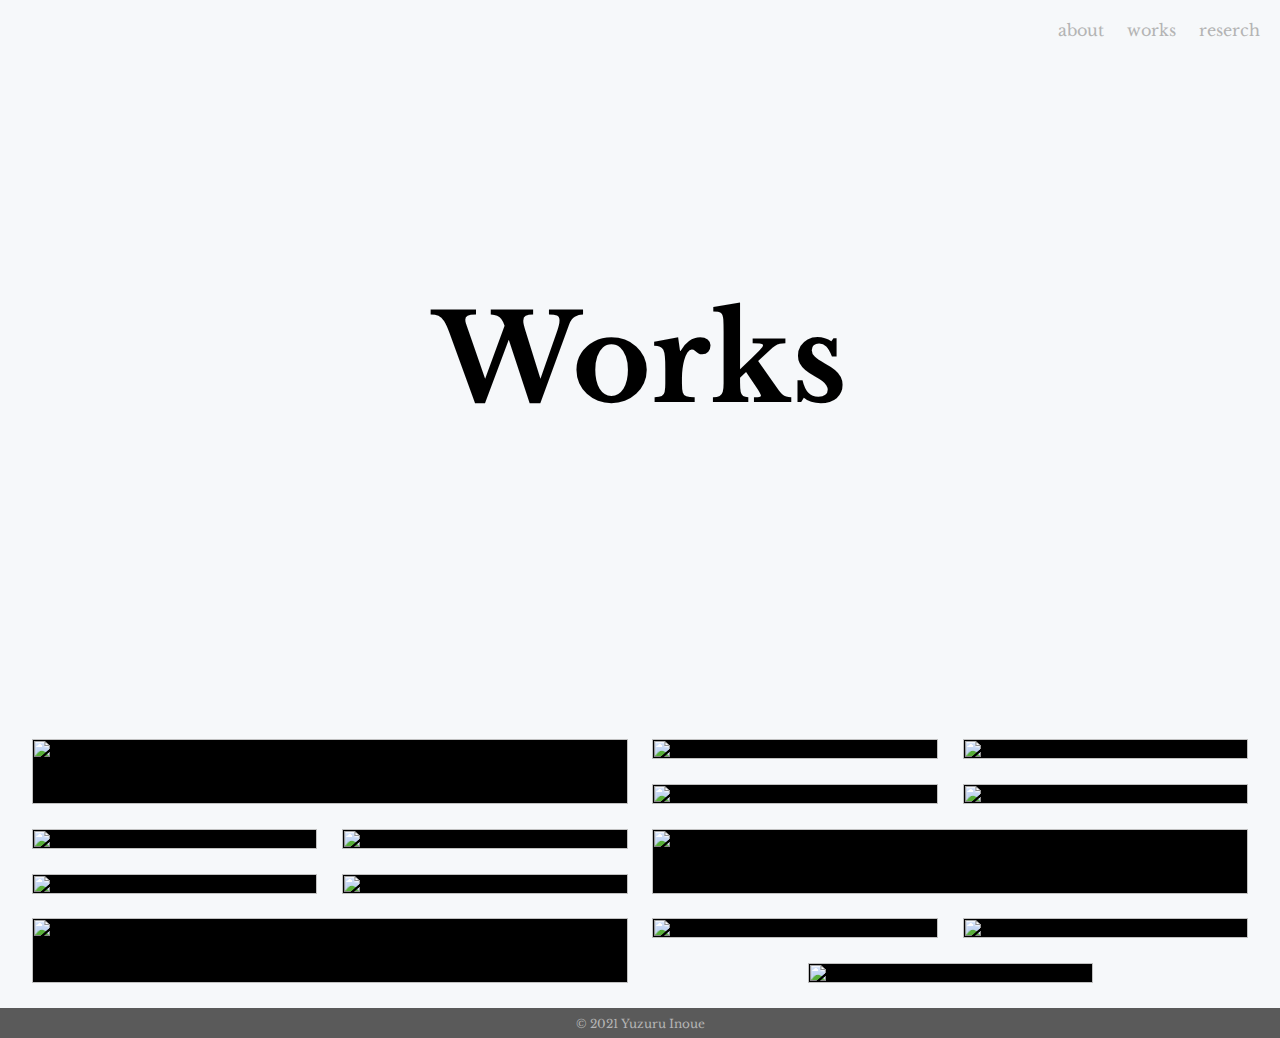
==== index.html @ 15d09a71 "first commit" ====
<!DOCTYPE html>
<html>

<head>
  <title>Works/InoueYuzuru</title>
  <meta name="viewport" content="width=device-width, initial-scale=1.0">
  <link rel="preconnect" href="https://fonts.gstatic.com">
  <link href="https://fonts.googleapis.com/css2?family=Libre+Baskerville&family=Noto+Serif+JP&display=swap" rel="stylesheet">
  <link rel="stylesheet" href="./work.css">
  <!-- <script type="text/javascript" src="./libs/three.js"></script> -->
  <!-- <script type="text/javascript" src="./libs/three.js"></script> -->
  <!-- barba -->
  <!-- <script src="https://unpkg.com/@barba/core"></script> -->
  <!-- <script src="https://cdn.jsdelivr.net/npm/@barba/core"></script> -->
  <script src="https://cdn.jsdelivr.net/npm/@barba/core@2.9.6/dist/barba.umd.min.js" crossOrigin></script>
  <script type="text/javascript" src="https://code.jquery.com/jquery-3.4.1.min.js"></script>
  <!-- IEでbarbaを読むためのpolyfill -->
  <!-- <script src="https://polyfill.io/v3/polyfill.min.js?features=default%2CArray.prototype.find%2CIntersectionObserver" crossorigin="anonymous" defer></script> -->
</head>

<header>
  <div class="header-right">
    <a href="./about.html">about</a>
    <a href="./index.html">works</a>
    <a href="./research.html">reserch</a>
  </div>

</header>

<body data-barba="wrapper">

  <div data-barba="container" data-barba-namespace="work">
    <div id="loading">

    </div>
    <div class="top-wrapper">



      <!-- <div class="container"> -->
        <h1>Works</h1>
        <div id="WebGL-output">
        </div>
      <!-- </div> -->
    </div>

  <div class="works-wrapper">
    <div class="left-container">

      <div class="card-box big-img">
        <a href="./works/W_madeInAkiba.html">
          <img src="./img/akibaP.jpg" />
          <div class="text-wrapper">
            <div class="hover-text big-hoverText">メイドインアキバ</div>
          </div>
        </a>
      </div>

      <div class="card-box" id="smallCard">
        <a href="./works/W_thisPortfolio.html">
          <img src="./img/portP.jpg" id="smallImg" />
          <div class="text-wrapper">
            <div class="hover-text">このサイト</div>
          </div>
        </a>
      </div>

      <div class="card-box">
        <a href="./works/W_moyatakibi.html">
          <img src="./img/forrestP.jpg" />
          <div class="text-wrapper">
            <div class="hover-text">モヤ焚き火</div>
          </div>
        </a>
      </div>

      <div class="card-box">
        <a href="./works/W_3dmodels.html">
          <img src="./img/drinkP.jpg" />
          <div class="text-wrapper">
            <div class="hover-text">3Dモデリング集</div>
          </div>
        </a>
      </div>


      <div class="card-box">
        <a href="./works/W_UnityGraphicsTraining.html">
          <img src="./img/GraphicsTraining.jpg" />
          <div class="text-wrapper">
            <div class="hover-text">グラフィックス勉強集</div>
          </div>
        </a>
      </div>


      <div class="card-box big-img">
        <a href="./works/W_pianoprojectionUnity.html">
          <img src="./img/pianoproUnityP.jpg" />
          <div class="text-wrapper">
            <div class="hover-text big-hoverText">ARピアノ</div>
          </div>
        </a>
      </div>
    </div>


    <div class="right-container">

      <div class="card-box">
        <a href="./works/W_tweetIllumination.html">
          <img src="./img/tweetChristmasP.jpg" />
          <div class="text-wrapper">
            <div class="hover-text">TweetIllumination</div>
          </div>
        </a>
      </div>

      <div class="card-box" id="smallCard">
        <a href="./works/W_processingARPiano.html">
          <img src="./img/pianoprocessingP.jpg" id="smallImg" />
          <div class="text-wrapper">
            <div class="hover-text">ARピアノ(プロトタイプ)</div>
          </div>
        </a>
      </div>


      <div class="card-box">
        <a href="./works/W_fractal.html">
          <img src="./img/fractalP.jpg" />
          <div class="text-wrapper">
            <div class="hover-text">フラクタル</div>
          </div>
        </a>
      </div>

      <div class="card-box">
        <a href="./works/W_homerun.html">
          <img src="./img/baseballP.jpg" />
          <div class="text-wrapper">
            <div class="hover-text">ホームラン競争</div>
          </div>
        </a>
      </div>

      <div class="card-box big-img">
        <a href="./works/W_overrule.html">
          <img src="./img/overruleP.jpg"/>
          <div class="text-wrapper">
            <div class="hover-text big-hoverText">OverRule</div>
          </div>
        </a>
      </div>

      <div class="card-box">
        <a href="./works/W_movies.html">
          <img src="./img/moviesP.jpg" />
          <div class="text-wrapper">
            <div class="hover-text">動画制作</div>
          </div>
        </a>
      </div>

      <div class="card-box">
        <a href="./works/W_swing.html">
          <img src="./img/swing.jpg" />
          <div class="text-wrapper">
            <div class="hover-text">OpenPoseを用いた野球スイングVR視聴</div>
          </div>
        </a>
      </div>

      <div class="card-box">
        <a href="./works/W_tinter.html">
          <img src="./img/tinterP.jpg" />
          <div class="text-wrapper">
            <div class="hover-text">tinter</div>
          </div>
        </a>
      </div>
    </div>
  </div>
</div>
</body>
<script type="text/javascript" src="./threePlane.js"></script>
<script type="text/javascript">
window.onload=function(){
  const $outerHeight = $('#smallCard').outerHeight(true);
  const $imgHeight = $('#smallImg').height();
  $('.big-img').height($outerHeight + $imgHeight);
  document.getElementById('loading').classList.add('loaded');
}

  $(function() {

    const $outerHeight = $('#smallCard').outerHeight(true);
    const $imgHeight = $('#smallImg').height();
    $('.big-img').height($outerHeight + $imgHeight);



    $(window).resize(function() {
      const $outerHeight = $('#smallCard').outerHeight(true);
      const $imgHeight = $('#smallImg').height();
      $('.big-img').height($outerHeight + $imgHeight);
    });
  });
</script>

<footer>
  <p>© 2021 Yuzuru Inoue</p>
</footer>

</html>
---- work.css ----
* {
  box-sizing: border-box;
  margin:0;
  padding:0;
}

body,div {
  margin: 0;
  font-family: 'Noto Serif JP', serif;
}

html{
  font-size:62.5%;
}

@media(max-width:1000px){
  html{

  }
}

@media(max-width:670px){
  html{

  }
}

a {
  text-decoration: none;
}

.container {
  /* max-width: 1170px; */
  width: 100%;
  /* padding: 0 15px; */
  margin: 0 auto;
}

header {
  height: 65px;
  width: 100%;
  /* background-color: rgba(250, 250, 250); */
  /* background-color: rgba(197, 205, 209); */
  background-color: rgba(246, 248, 250);
  padding:20px;
  position :fixed;
  top: 0;
  z-index: 10;
  font-size: 1.6rem;
}

.header-right{
  float:right;
  font-family: 'Libre Baskerville', serif;
}

.header-right a{
  color:rgb(180,180,180);
  margin-left:18px;
}

.header-right a:hover{
  color:rgb(200,0,0);
}



.top-wrapper {
  /* padding: 200px 0 200px 0; */
  height:80vh;
  /* background-image: url(https://prog-8.com/images/html/advanced/top.png); */
  /* background-size: cover; */
  /* background-color: rgb(197,205,209); */
  background-color: rgba(246, 248, 250);
  font-size:6.0rem;
  position: relative;
}

@media(max-width:1000px){
  .top-wrapper{
    height:60vh;
    font-size:4.0rem;
  }
}

@media(max-width:670px){
  .top-wrapper{
    height:40vh;
    font-size:3.0rem;
  }
}

.top-wrapper h1{
  position: absolute;
  font-family: 'Libre Baskerville', serif;
  /* color: black; */
  /* color:rgb(250,250,250); */
  background-color: rgba(246, 248, 250);
  text-align: center;
  top:50%;
  left:50%;
  transform:translateY(-50%) translateX(-50%);
}

.works-wrapper{
  /* background-color: rgb(200,200,200); */
  background-color: rgba(246, 248, 250);
  text-align:center;
  margin:0 auto;
  /* clear:both; */
  overflow: hidden;
  padding-top:1.5%;
}

@media(max-width:670px){
  .works-wrapper{
    padding-top:3%;
  }
}

.left-container{
  /* padding-left:8; */
  width:48.5%;
  /* background-color:rgb(200,0,0); */
  float:left;
  margin-left:1.5%;
  /* margin-right:1.5%; */
  font-size:0;
}


.right-container{
  width:48.5%;
  /* background-color:rgb(0,200,0); */
  margin:0;
  margin-right:1.5%;
  /* margin-left:1.5%; */
  /* padding:40px; */
  float:left;
  font-size:0;
}

@media(max-width:670px){
  .left-container{
    width:97%;
    margin:0 1.5%;
  }
  .right-container{
    width:97%;
    margin:0 1.5%;
  }
}


.card-box{
  /* position:relative; */
  background: #000;
  margin:0 2% 4% 2%;
  /* margin:0; */
  width:46%;
  font-size: 0;
  display: inline-block;
  position: relative;
  opacity:1;
}

.works-wrapper img{
  /* width:46%; */
  width:100%;
  height:100%;
  margin:0;
  transition: all 0.5s;
  /* margin:0 2% 4% 2%; */
  /* margin-bottom:3%; */
}

.big-img{
  width:96%;
  /* margin:0; */
  /* margin-left:3%; */
}

.card-box:hover img{
  opacity:0.5;
}
.card-box:hover .text-wrapper{
  opacity:1;
}

.text-wrapper{
  width:100%;
  opacity: 0;
  transition: all 0.5s;
}

.hover-text{
  font-size:2.0rem;
  color: white;
  position:absolute;
  top:50%;
  left:0;
  right:0;
  text-align: center;
  margin:0 auto;
  transform:translateY(-50%);
  /* transform:translateX(50%); */
}

.big-hoverText{
  font-size:2.8rem;
}

footer{
  width:100%;
  background-color:rgba(90,90,90);
  height:30px;
  text-align: center;
  color:rgb(180,180,180);
  font-size:1.2rem;
  /* bottom:0; */
  /* clear:both; */
}

footer p{
  font-family: 'Libre Baskerville', serif;
  transform:translateY(50%);
  /* height:0; */
  /* top:50%; */
}

#loading{
  width:100vw;
  height:100vh;
  transition: all 1s;
  background-color:rgb(246,248,250);
  position:fixed;
  top:0;
  left:0;
  z-index:10;
}

.loaded{
  opacity:0;
  visibility:hidden;
}
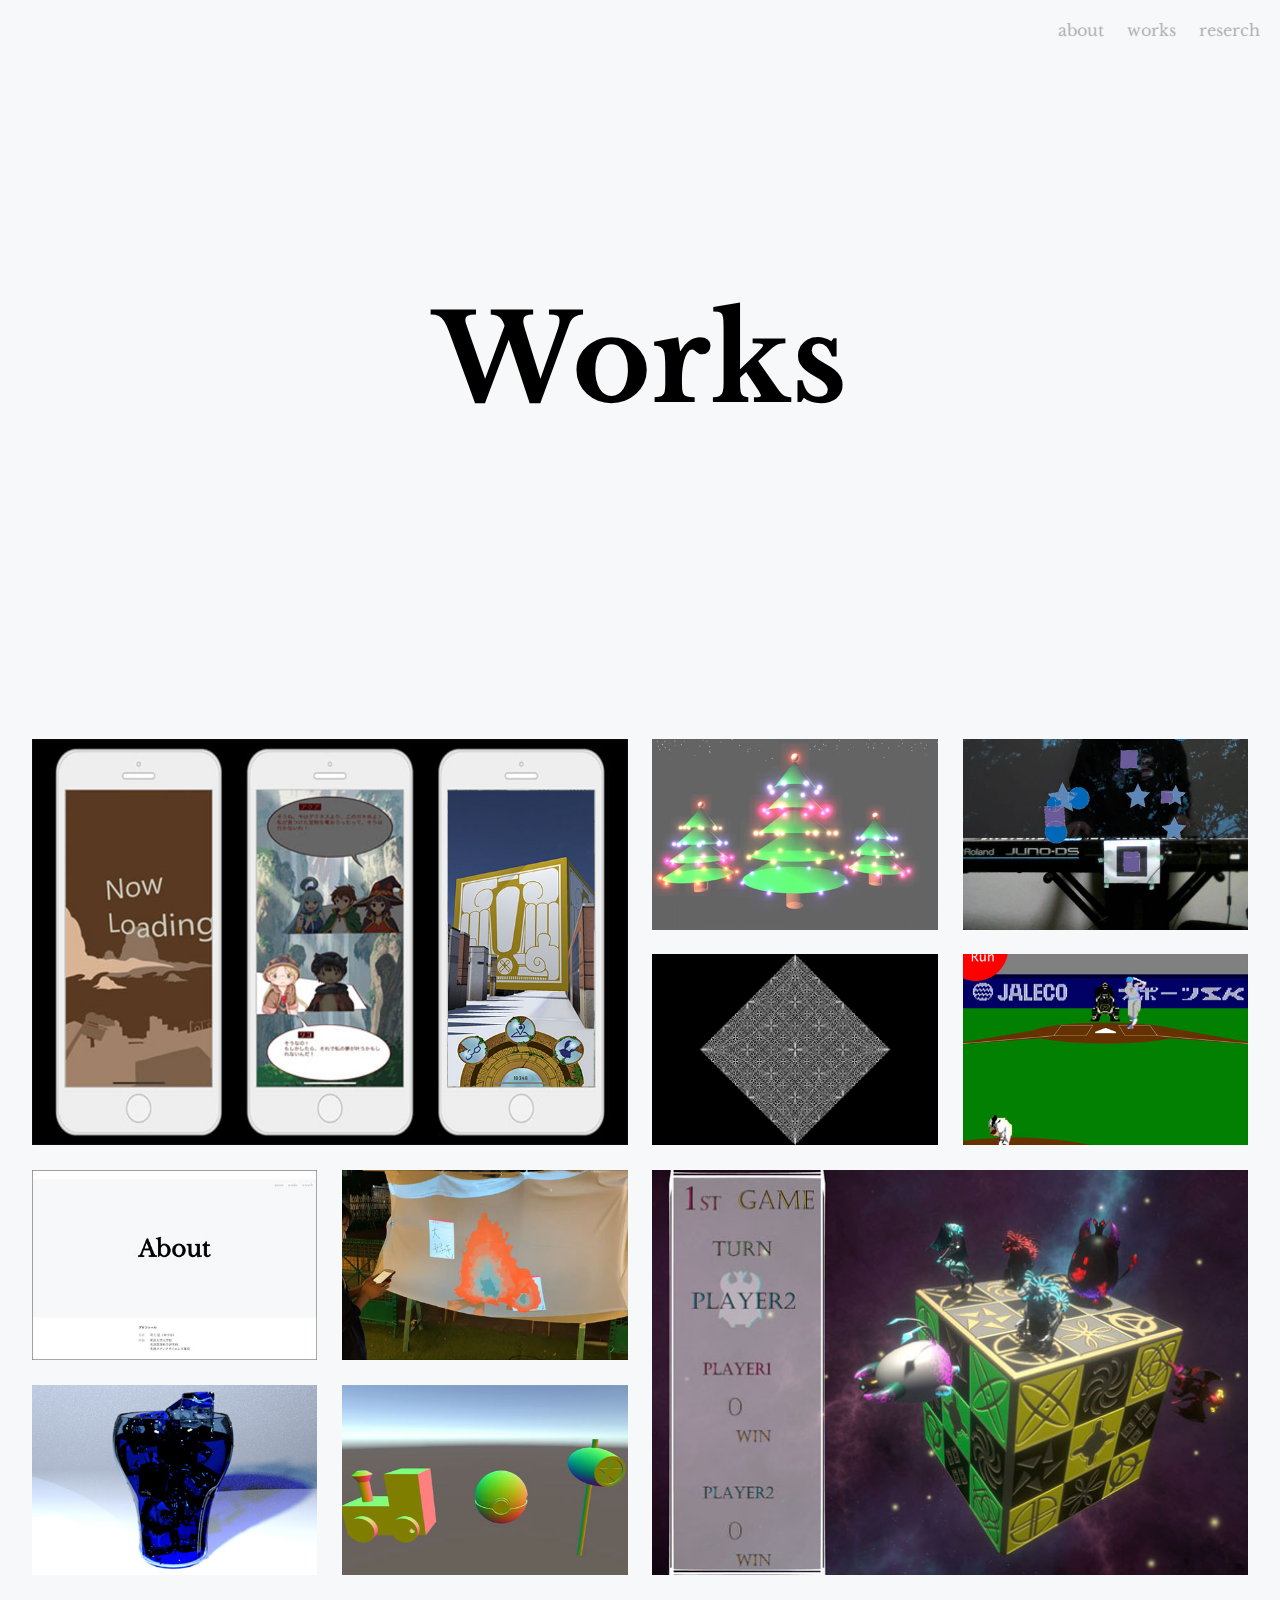
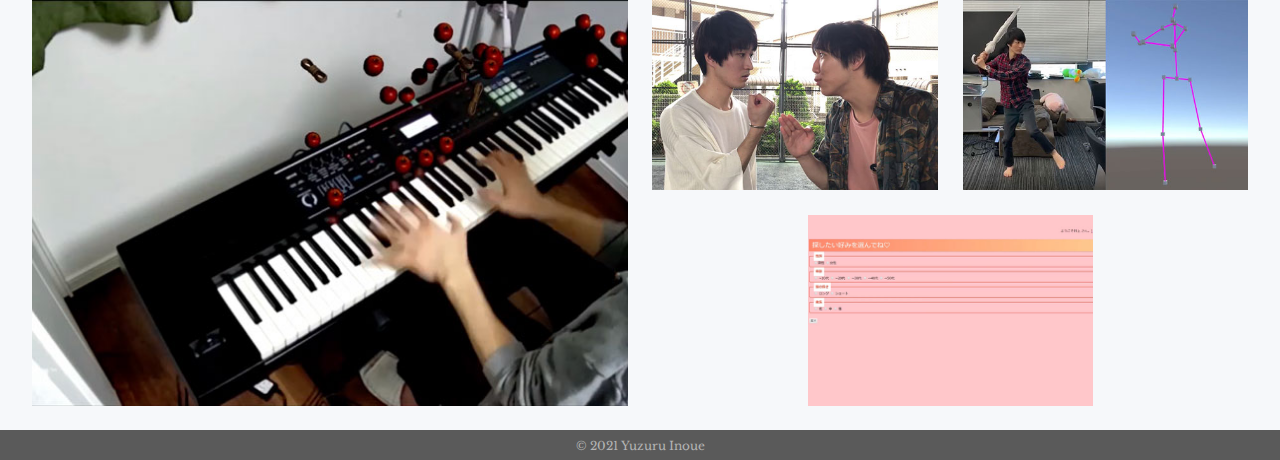
==== commit 3f9d9abf: "about, works, researchページのhtmlとcssを整理． 作品ページの文章をちょっといじる． 使ってないhtmlとcssを削除" ====
--- a/index.html
+++ b/index.html
@@ -4,18 +4,16 @@
 <head>
   <title>Works/InoueYuzuru</title>
   <meta name="viewport" content="width=device-width, initial-scale=1.0">
+
+  <!-- google fonts -->
   <link rel="preconnect" href="https://fonts.gstatic.com">
   <link href="https://fonts.googleapis.com/css2?family=Libre+Baskerville&family=Noto+Serif+JP&display=swap" rel="stylesheet">
+
+  <!-- CSS -->
   <link rel="stylesheet" href="./work.css">
-  <!-- <script type="text/javascript" src="./libs/three.js"></script> -->
-  <!-- <script type="text/javascript" src="./libs/three.js"></script> -->
-  <!-- barba -->
-  <!-- <script src="https://unpkg.com/@barba/core"></script> -->
-  <!-- <script src="https://cdn.jsdelivr.net/npm/@barba/core"></script> -->
-  <script src="https://cdn.jsdelivr.net/npm/@barba/core@2.9.6/dist/barba.umd.min.js" crossOrigin></script>
+
+  <!-- jQuery -->
   <script type="text/javascript" src="https://code.jquery.com/jquery-3.4.1.min.js"></script>
-  <!-- IEでbarbaを読むためのpolyfill -->
-  <!-- <script src="https://polyfill.io/v3/polyfill.min.js?features=default%2CArray.prototype.find%2CIntersectionObserver" crossorigin="anonymous" defer></script> -->
 </head>
 
 <header>
@@ -27,38 +25,34 @@
 
 </header>
 
-<body data-barba="wrapper">
-
-  <div data-barba="container" data-barba-namespace="work">
+<body>
+    <!-- 真っ白→徐々に薄くなってページ遷移をするとき，真っ白にするためのdiv．cssでこいつを真っ白にして上に重ねて徐々に消してる -->
     <div id="loading">
-
-    </div>
+    </div>
+
     <div class="top-wrapper">
-
-
-
-      <!-- <div class="container"> -->
         <h1>Works</h1>
-        <div id="WebGL-output">
-        </div>
-      <!-- </div> -->
     </div>
 
   <div class="works-wrapper">
+    <!-- ページの左半分 -->
     <div class="left-container">
-
+      <!-- card-boxのclassで囲われたdivが1セット -->
+      <!-- big-imgのclassをつけるとカードが大きくなる -->
       <div class="card-box big-img">
         <a href="./works/W_madeInAkiba.html">
           <img src="./img/akibaP.jpg" />
           <div class="text-wrapper">
+            <!-- マウスオーバーしたときに表示される文字 -->
             <div class="hover-text big-hoverText">メイドインアキバ</div>
           </div>
         </a>
       </div>
 
+      <!-- smallCard, smallImgのidはjavascriptで小さいカードの高さを取得するために使用する．どれか一つのカードにだけつけておけばよい． -->
       <div class="card-box" id="smallCard">
         <a href="./works/W_thisPortfolio.html">
-          <img src="./img/portP.jpg" id="smallImg" />
+          <img src="./img/portP.jpg" id="smallImg"/>
           <div class="text-wrapper">
             <div class="hover-text">このサイト</div>
           </div>
@@ -104,9 +98,8 @@
       </div>
     </div>
 
-
+    <!-- ページの右半分 -->
     <div class="right-container">
-
       <div class="card-box">
         <a href="./works/W_tweetIllumination.html">
           <img src="./img/tweetChristmasP.jpg" />
@@ -116,9 +109,9 @@
         </a>
       </div>
 
-      <div class="card-box" id="smallCard">
+      <div class="card-box">
         <a href="./works/W_processingARPiano.html">
-          <img src="./img/pianoprocessingP.jpg" id="smallImg" />
+          <img src="./img/pianoprocessingP.jpg"/>
           <div class="text-wrapper">
             <div class="hover-text">ARピアノ(プロトタイプ)</div>
           </div>
@@ -181,24 +174,20 @@
       </div>
     </div>
   </div>
-</div>
 </body>
-<script type="text/javascript" src="./threePlane.js"></script>
+
 <script type="text/javascript">
+    //ページ遷移アニメーション．
 window.onload=function(){
-  const $outerHeight = $('#smallCard').outerHeight(true);
-  const $imgHeight = $('#smallImg').height();
-  $('.big-img').height($outerHeight + $imgHeight);
   document.getElementById('loading').classList.add('loaded');
 }
 
+  // 小さいカードの高さ1枚分(smallImg)+{小さいカードの高さ1枚分+間の空白}(smallCard)　を大きいカードの高さに設定し，高さを揃える．
+  // これをしないとbig-img（大きいカード）の高さが微妙にずれる．cssだけで対応の仕方わからなかった．
   $(function() {
-
     const $outerHeight = $('#smallCard').outerHeight(true);
     const $imgHeight = $('#smallImg').height();
     $('.big-img').height($outerHeight + $imgHeight);
-
-
 
     $(window).resize(function() {
       const $outerHeight = $('#smallCard').outerHeight(true);
--- a/work.css
+++ b/work.css
@@ -1,3 +1,4 @@
+/* index.htmlのCSS */
 * {
   box-sizing: border-box;
   margin:0;
@@ -13,34 +14,19 @@
   font-size:62.5%;
 }
 
-@media(max-width:1000px){
-  html{
-
-  }
-}
-
-@media(max-width:670px){
-  html{
-
-  }
-}
-
 a {
   text-decoration: none;
 }
 
 .container {
-  /* max-width: 1170px; */
   width: 100%;
-  /* padding: 0 15px; */
   margin: 0 auto;
 }
 
+/* -------------------------ヘッダー------------------------- */
 header {
   height: 65px;
   width: 100%;
-  /* background-color: rgba(250, 250, 250); */
-  /* background-color: rgba(197, 205, 209); */
   background-color: rgba(246, 248, 250);
   padding:20px;
   position :fixed;
@@ -64,26 +50,24 @@
 }
 
 
-
+/* -------------------------トップ．カードの上．Worksって文字とその周辺の空白------------------------- */
+/* @mediaがレスポンシブ対応についての記述．メディアクエリ． */
+/* PCサイズ(画面横サイズが1001px以上のとき) */
 .top-wrapper {
-  /* padding: 200px 0 200px 0; */
   height:80vh;
   /* background-image: url(https://prog-8.com/images/html/advanced/top.png); */
   /* background-size: cover; */
-  /* background-color: rgb(197,205,209); */
   background-color: rgba(246, 248, 250);
   font-size:6.0rem;
   position: relative;
 }
-
-@media(max-width:1000px){
+@media(max-width:1000px){    /* iPadサイズ(画面横サイズが671px以上1000px以下のとき) */
   .top-wrapper{
     height:60vh;
     font-size:4.0rem;
   }
 }
-
-@media(max-width:670px){
+@media(max-width:670px){    /* スマホサイズ(画面横サイズが670px以下のとき) */
   .top-wrapper{
     height:40vh;
     font-size:3.0rem;
@@ -93,8 +77,6 @@
 .top-wrapper h1{
   position: absolute;
   font-family: 'Libre Baskerville', serif;
-  /* color: black; */
-  /* color:rgb(250,250,250); */
   background-color: rgba(246, 248, 250);
   text-align: center;
   top:50%;
@@ -102,49 +84,45 @@
   transform:translateY(-50%) translateX(-50%);
 }
 
+
+/* -------------------------カードが敷き詰められてるとこ------------------------- */
 .works-wrapper{
-  /* background-color: rgb(200,200,200); */
   background-color: rgba(246, 248, 250);
   text-align:center;
   margin:0 auto;
-  /* clear:both; */
   overflow: hidden;
   padding-top:1.5%;
 }
-
 @media(max-width:670px){
   .works-wrapper{
     padding-top:3%;
   }
 }
 
+/* カードが敷き詰められてるとこの左半分のコンテナ */
 .left-container{
-  /* padding-left:8; */
   width:48.5%;
-  /* background-color:rgb(200,0,0); */
   float:left;
   margin-left:1.5%;
-  /* margin-right:1.5%; */
   font-size:0;
 }
-
-
-.right-container{
-  width:48.5%;
-  /* background-color:rgb(0,200,0); */
-  margin:0;
-  margin-right:1.5%;
-  /* margin-left:1.5%; */
-  /* padding:40px; */
-  float:left;
-  font-size:0;
-}
-
 @media(max-width:670px){
+  /* スマホサイズのときはwidthを97%にして，左右にわけるのをやめ，カードを横いっぱいに広げる */
   .left-container{
     width:97%;
     margin:0 1.5%;
   }
+}
+
+/* カードが敷き詰められてるとこの右半分のコンテナ */
+.right-container{
+  width:48.5%;
+  margin:0;
+  margin-right:1.5%;
+  float:left;
+  font-size:0;
+}
+@media(max-width:670px){
   .right-container{
     width:97%;
     margin:0 1.5%;
@@ -152,11 +130,10 @@
 }
 
 
+/* -------------------------カード一枚ごとのCSS------------------------- */
 .card-box{
-  /* position:relative; */
   background: #000;
   margin:0 2% 4% 2%;
-  /* margin:0; */
   width:46%;
   font-size: 0;
   display: inline-block;
@@ -165,21 +142,17 @@
 }
 
 .works-wrapper img{
-  /* width:46%; */
   width:100%;
   height:100%;
   margin:0;
   transition: all 0.5s;
-  /* margin:0 2% 4% 2%; */
-  /* margin-bottom:3%; */
 }
 
 .big-img{
   width:96%;
-  /* margin:0; */
-  /* margin-left:3%; */
-}
-
+}
+
+/* :hoverはカードにマウスオーバーしたときの挙動 */
 .card-box:hover img{
   opacity:0.5;
 }
@@ -203,13 +176,13 @@
   text-align: center;
   margin:0 auto;
   transform:translateY(-50%);
-  /* transform:translateX(50%); */
 }
 
 .big-hoverText{
   font-size:2.8rem;
 }
 
+/* -------------------------フッター------------------------- */
 footer{
   width:100%;
   background-color:rgba(90,90,90);
@@ -217,17 +190,14 @@
   text-align: center;
   color:rgb(180,180,180);
   font-size:1.2rem;
-  /* bottom:0; */
-  /* clear:both; */
 }
 
 footer p{
   font-family: 'Libre Baskerville', serif;
   transform:translateY(50%);
-  /* height:0; */
-  /* top:50%; */
-}
-
+}
+
+/* -------------------------ページ遷移アニメーション．------------------------- */
 #loading{
   width:100vw;
   height:100vh;
